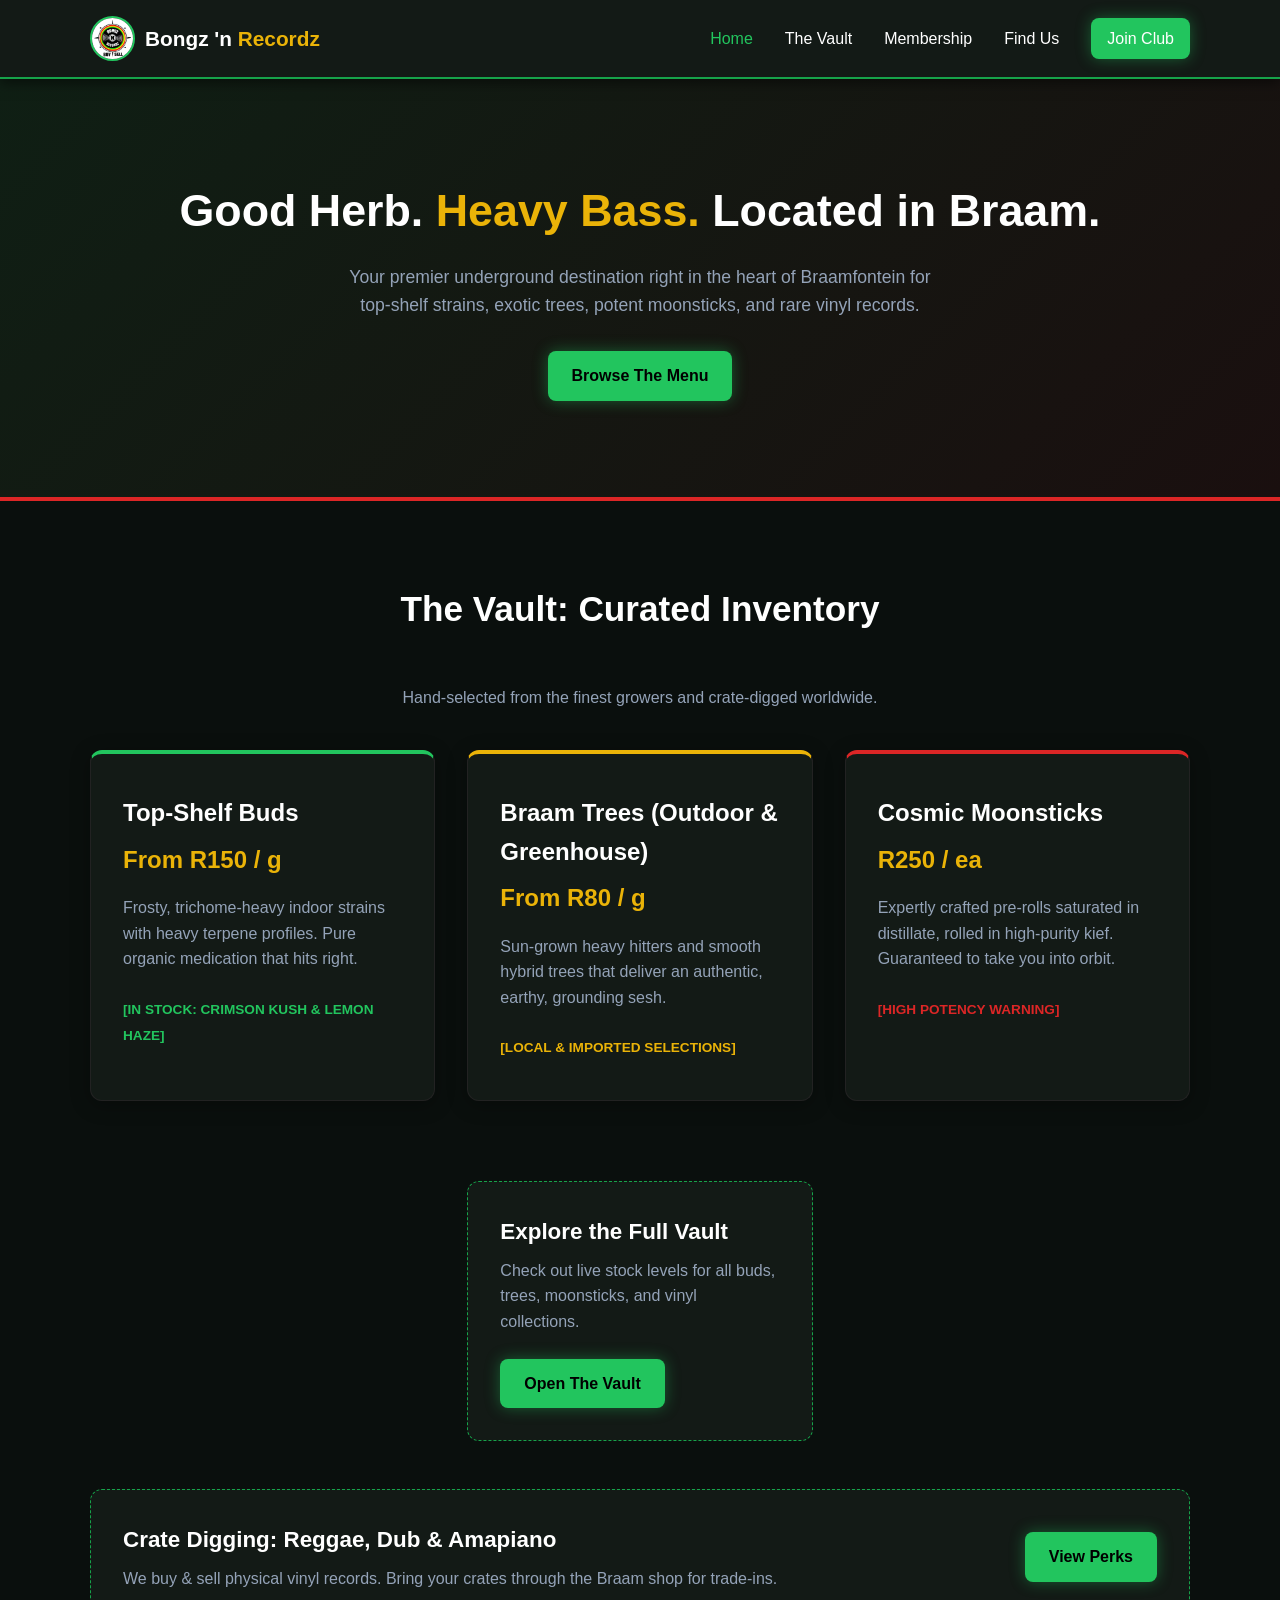
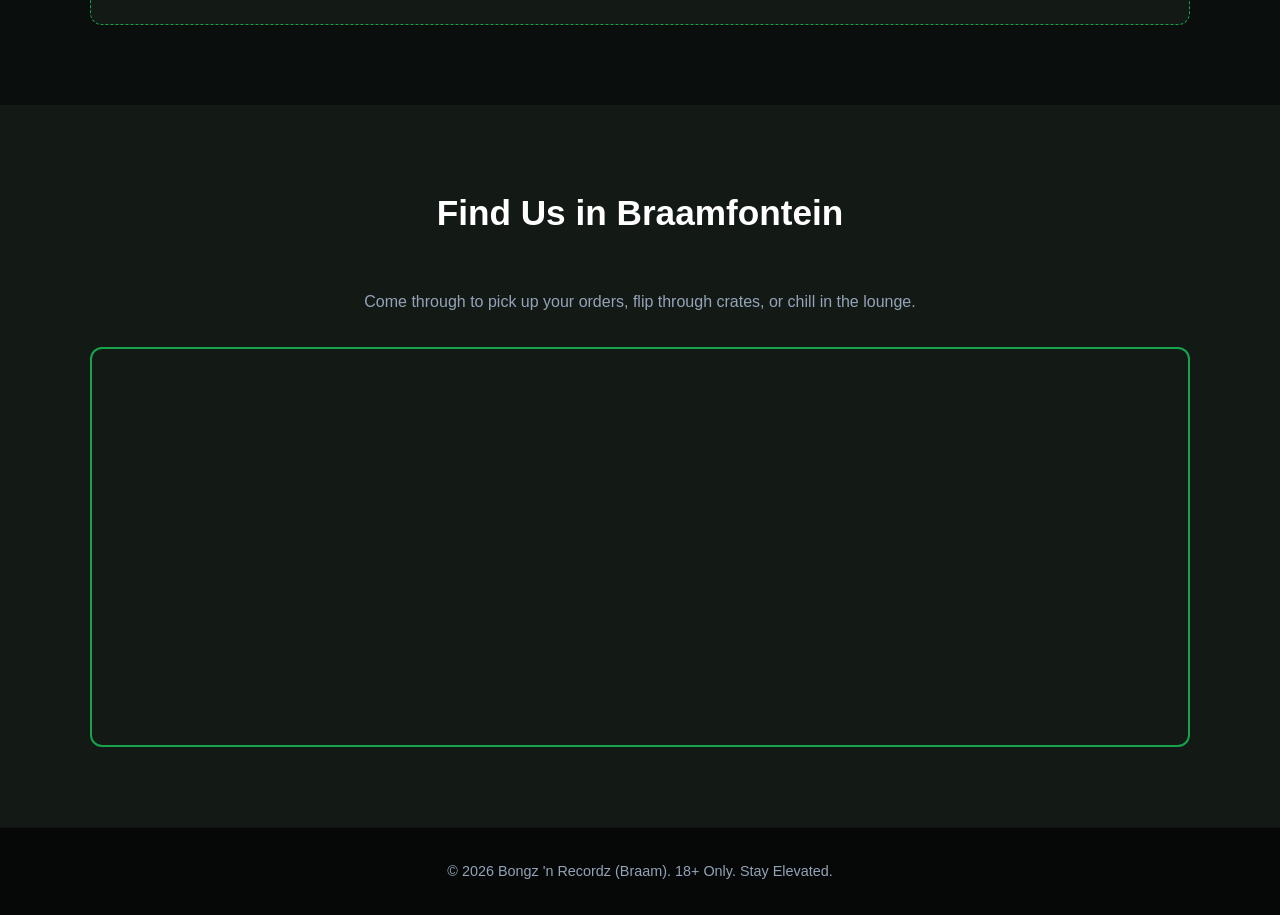
==== index.html @ 01dd32f6 "Add initial website structure and styling for Bongz 'n Recordz - Created CSS file for styling with m" ====
<!DOCTYPE html>
<html lang="en">
<head>
    <meta charset="UTF-8">
    <meta name="viewport" content="width=device-width, initial-scale=1.0">
    <title>Bongz 'n Recordz | Premium Herb & Sound - Braam</title>
    <link rel="stylesheet" href="CSS/styles.css">
</head>
<body>

    <!-- Header / Navbar -->
    <header class="navbar">
        <div class="container nav-container">
            <!-- Logo Brand Integration -->
            <div style="display: flex; align-items: center; gap: 10px;">
                <img src="Bongz'NRecords.jpg" alt="Bongz 'n Recordz Logo" style="height: 45px; width: 45px; border-radius: 50%; object-fit: cover; border: 2px solid var(--slime-green);">
                <h1 class="logo" style="font-size: 1.3rem;">Bongz 'n <span>Recordz</span></h1>
            </div>
            <nav>
                <ul class="nav-links">
                    <li><a href="index.html" style="color: var(--slime-green);">Home</a></li>
                    <li><a href="vault.html">The Vault</a></li>
                    <li><a href="membership.html">Membership</a></li>
                    <li><a href="index.html#location">Find Us</a></li>
                    <li><a href="membership.html" class="btn-slime btn-nav">Join Club</a></li>
                </ul>
            </nav>
        </div>
    </header>

    <!-- Hero Section -->
    <section class="hero">
        <div class="container hero-content">
            <h2>Good Herb. <span>Heavy Bass.</span> Located in Braam.</h2>
            <p>Your premier underground destination right in the heart of Braamfontein for top-shelf strains, exotic trees, potent moonsticks, and rare vinyl records.</p>
            <a href="#inventory" class="btn-slime">Browse The Menu</a>
        </div>
    </section>

    <!-- Featured Inventory Section (Buds, Trees, Moonsticks, Vinyls) -->
    <section id="inventory" class="section-container">
        <div class="container">
            <h3>The Vault: Curated Inventory</h3>
            <p style="color: var(--text-muted); margin-bottom: 2.5rem;">Hand-selected from the finest growers and crate-digged worldwide.</p>
            
            <div class="grid-3">
                <!-- Item 1: Exotic Buds -->
                <div class="card" style="border-top: 4px solid var(--slime-green);">
                    <h4>Top-Shelf Buds</h4>
                    <p class="price">From R150 / g</p>
                    <p>Frosty, trichome-heavy indoor strains with heavy terpene profiles. Pure organic medication that hits right.</p>
                    <span style="color: var(--slime-green); font-size: 0.85rem; font-weight: bold;">[IN STOCK: CRIMSON KUSH & LEMON HAZE]</span>
                </div>

                <!-- Item 2: Signature Trees -->
                <div class="card" style="border-top: 4px solid var(--rastas-yellow);">
                    <h4>Braam Trees (Outdoor & Greenhouse)</h4>
                    <p class="price">From R80 / g</p>
                    <p>Sun-grown heavy hitters and smooth hybrid trees that deliver an authentic, earthy, grounding sesh.</p>
                    <span style="color: var(--rastas-yellow); font-size: 0.85rem; font-weight: bold;">[LOCAL & IMPORTED SELECTIONS]</span>
                </div>

                <!-- Item 3: Moonsticks & Infusables -->
                <div class="card" style="border-top: 4px solid var(--rastas-red);">
                    <h4>Cosmic Moonsticks</h4>
                    <p class="price">R250 / ea</p>
                    <p>Expertly crafted pre-rolls saturated in distillate, rolled in high-purity kief. Guaranteed to take you into orbit.</p>
                    <span style="color: var(--rastas-red); font-size: 0.85rem; font-weight: bold;">[HIGH POTENCY WARNING]</span>
                </div>
                <br>
                <!-- Vinyl Section Highlight / Vault Link -->
            <div style="margin-top: 3rem; background: var(--card-bg); padding: 2rem; border-radius: 12px; border: 1px dashed var(--primary-green); text-align: left; display: flex; justify-content: space-between; align-items: center; flex-wrap: wrap; gap: 1.5rem;">
                <div>
                    <h4 style="color: var(--white); font-size: 1.4rem; margin-bottom: 0.5rem;">Explore the Full Vault</h4>
                    <p style="color: var(--text-muted); margin: 0;">Check out live stock levels for all buds, trees, moonsticks, and vinyl collections.</p>
                </div>
                <a href="vault.html" class="btn-slime">Open The Vault</a>
            </div>
            </div>

            <!-- Vinyl Section Highlight -->
            <div style="margin-top: 3rem; background: var(--card-bg); padding: 2rem; border-radius: 12px; border: 1px dashed var(--primary-green); text-align: left; display: flex; justify-content: space-between; align-items: center; flex-wrap: wrap; gap: 1.5rem;">
                <div>
                    <h4 style="color: var(--white); font-size: 1.4rem; margin-bottom: 0.5rem;">Crate Digging: Reggae, Dub & Amapiano</h4>
                    <p style="color: var(--text-muted); margin: 0;">We buy & sell physical vinyl records. Bring your crates through the Braam shop for trade-ins.</p>
                </div>
                <a href="membership.html" class="btn-slime">View Perks</a>
            </div>
        </div>
    </section>

    <!-- Google Maps Location Section (Braamfontein) -->
    <section id="location" class="section-container" style="background: var(--card-bg);">
        <div class="container">
            <h3>Find Us in Braamfontein</h3>
            <p style="color: var(--text-muted); margin-bottom: 1.5rem;">Come through to pick up your orders, flip through crates, or chill in the lounge.</p>
            
            <!-- Embedded Google Map centered around Braamfontein, Johannesburg -->
            <div class="map-container">
                <iframe 
                    width="100%" 
                    height="100%" 
                    style="border:0;" 
                    allowfullscreen="" 
                    loading="lazy" 
                    referrerpolicy="no-referrer-when-downgrade"
                    src="https://www.google.com/maps/embed?pb=!1m18!1m12!1m3!1d3580.255458129035!2d28.0336!3d-26.1929!2m3!1f0!2f0!3f0!3m2!1i1024!2i768!4f13.1!3m3!1m2!1s0x1e950c1c686e0001%3A0x123456789abcdef!2sBraamfontein%2C%20Johannesburg%2C%202001!5e0!3m2!1sen!2sza!4v1620000000000">
                </iframe>
            </div>
        </div>
    </section>

    <!-- Footer -->
    <footer>
        <div class="container">
            <p>&copy; 2026 Bongz 'n Recordz (Braam). 18+ Only. Stay Elevated.</p>
        </div>
    </footer>

</body>
</html>
---- CSS/styles.css ----
/* Modern Reset & Bongz 'n Recordz Theme */
* {
    margin: 0;
    padding: 0;
    box-sizing: border-box;
    font-family: 'Segoe UI', Tahoma, Geneva, Verdana, sans-serif;
}

:root {
    --bg-dark: #0a0f0d;
    --card-bg: #131a16;
    --primary-green: #16a34a;
    --slime-green: #22c55e;
    --slime-glow: rgba(34, 197, 94, 0.4);
    --rastas-red: #dc2626;
    --rastas-yellow: #eab308;
    --white: #ffffff;
    --text-muted: #94a3b8;
}

body {
    background-color: var(--bg-dark);
    color: var(--white);
    line-height: 1.6;
}

.container {
    width: 90%;
    max-width: 1100px;
    margin: 0 auto;
}

/* Navbar */
.navbar {
    background: var(--card-bg);
    padding: 1rem 0;
    box-shadow: 0 4px 12px rgba(0,0,0,0.5);
    position: sticky;
    top: 0;
    z-index: 100;
    border-bottom: 2px solid var(--primary-green);
}

.nav-container {
    display: flex;
    justify-content: space-between;
    align-items: center;
}

.logo {
    font-size: 1.5rem;
    color: var(--white);
    font-weight: 700;
}

.logo span {
    color: var(--rastas-yellow);
}

.nav-links {
    list-style: none;
    display: flex;
    align-items: center;
    gap: 2rem;
}

.nav-links a {
    text-decoration: none;
    color: var(--white);
    font-weight: 500;
    transition: color 0.3s;
}

.nav-links a:hover {
    color: var(--slime-green);
}

/* Slimey Button Styling */
.btn-slime {
    background: var(--slime-green);
    color: #000000;
    padding: 0.75rem 1.5rem;
    border: none;
    border-radius: 8px;
    font-size: 1rem;
    font-weight: 700;
    cursor: pointer;
    text-decoration: none;
    display: inline-block;
    box-shadow: 0 0 15px var(--slime-glow);
    transition: all 0.3s ease;
}

.btn-slime:hover {
    background: #16a34a;
    color: var(--white);
    box-shadow: 0 0 25px var(--slime-green);
    transform: translateY(-2px);
}

.btn-nav {
    padding: 0.5rem 1rem !important;
}

/* Hero Section */
.hero {
    background: linear-gradient(135deg, #0f1f14, #1a0f0f);
    color: var(--white);
    padding: 6rem 0;
    text-align: center;
    border-bottom: 4px solid var(--rastas-red);
}

.hero-content h2 {
    font-size: 2.8rem;
    margin-bottom: 1rem;
}

.hero-content h2 span {
    color: var(--rastas-yellow);
}

.hero-content p {
    font-size: 1.1rem;
    max-width: 600px;
    margin: 0 auto 2rem auto;
    color: var(--text-muted);
}

/* Sections Grid */
.section-container {
    padding: 5rem 0;
    text-align: center;
}

.section-container h3 {
    font-size: 2.2rem;
    margin-bottom: 3rem;
    color: var(--white);
}

.grid-3 {
    display: grid;
    grid-template-columns: repeat(auto-fit, minmax(300px, 1fr));
    gap: 2rem;
}

.card {
    background: var(--card-bg);
    padding: 2.5rem 2rem;
    border-radius: 12px;
    border: 1px solid #222;
    box-shadow: 0 4px 20px rgba(0,0,0,0.3);
    text-align: left;
    transition: transform 0.3s, border-color 0.3s;
}

.card:hover {
    transform: translateY(-5px);
    border-color: var(--slime-green);
}

.card h4 {
    font-size: 1.5rem;
    margin-bottom: 0.5rem;
    color: var(--white);
}

.card .price {
    font-size: 1.5rem;
    font-weight: 700;
    color: var(--rastas-yellow);
    margin-bottom: 1rem;
}

.card p {
    color: var(--text-muted);
    margin-bottom: 1.5rem;
}

/* Map Section */
.map-container {
    margin-top: 2rem;
    width: 100%;
    height: 400px;
    border-radius: 12px;
    overflow: hidden;
    border: 2px solid var(--primary-green);
}

/* Footer */
footer {
    background: #050806;
    color: var(--text-muted);
    text-align: center;
    padding: 2rem 0;
    font-size: 0.9rem;
    border-top: 1px solid #111;
}

@media screen and (max-width: 768px) {
    .nav-container {
        flex-direction: column;
        gap: 1rem;
    }
}
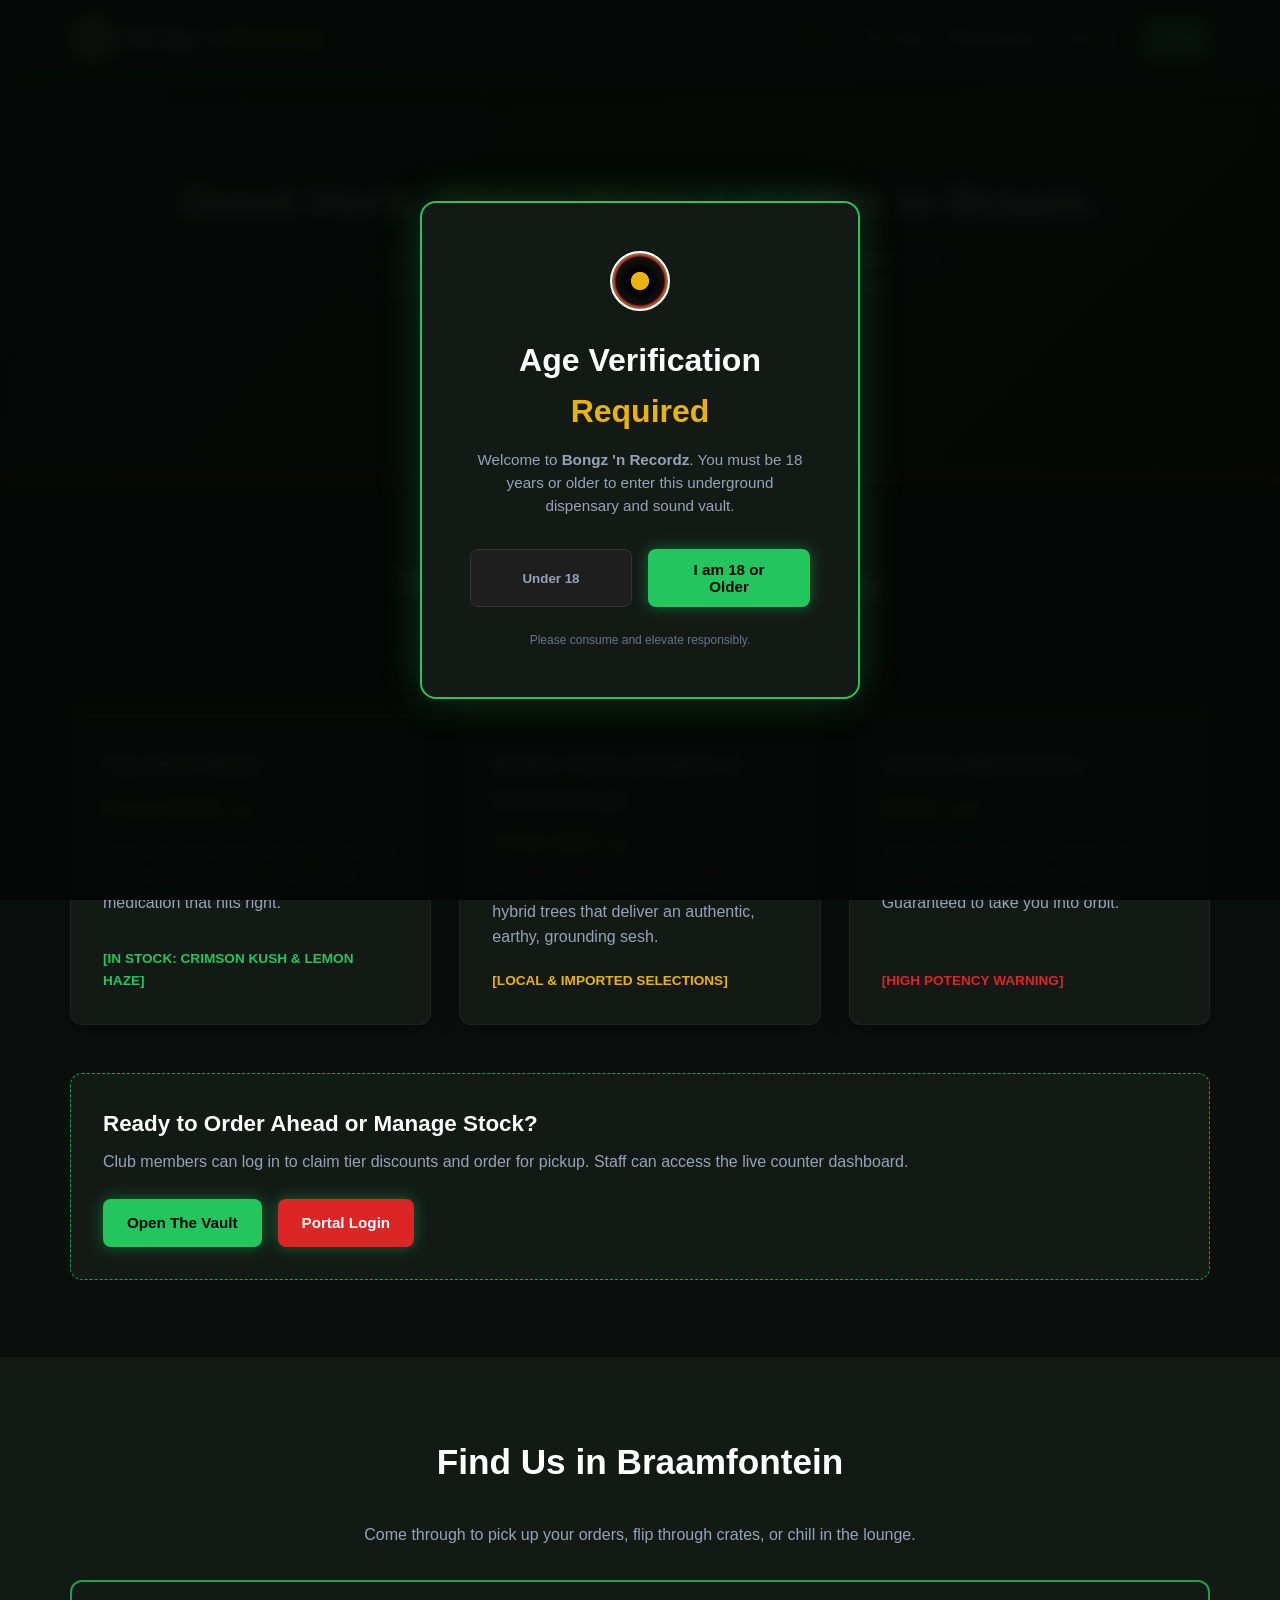
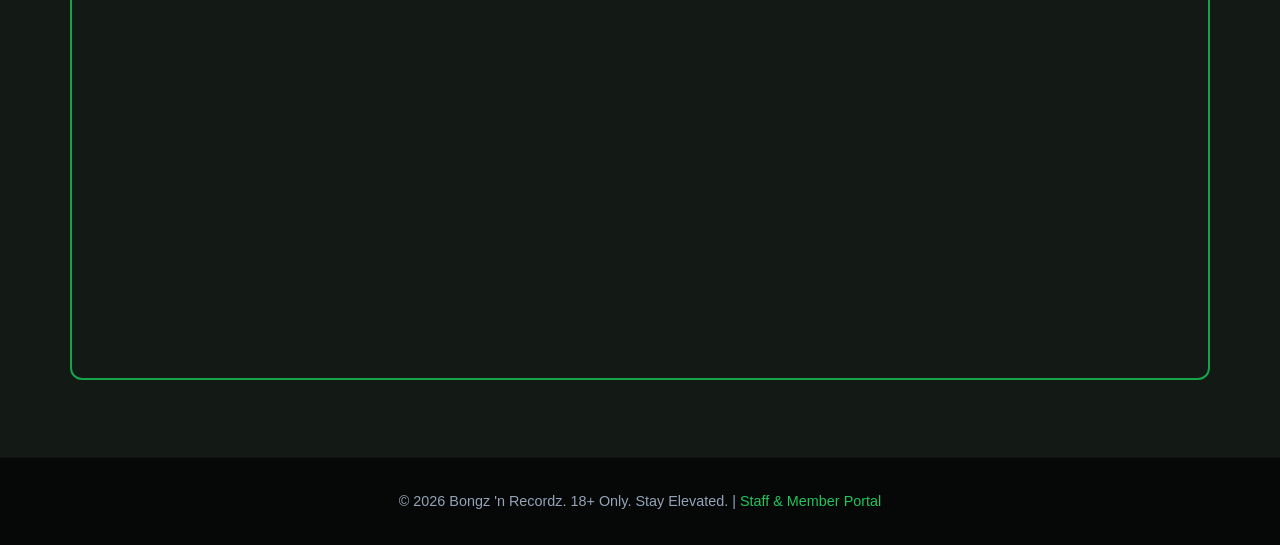
==== commit 08007f0b: "feat: Revamp membership and vault pages with interactive features - Updated membership.html to enhan" ====
--- a/index.html
+++ b/index.html
@@ -7,22 +7,54 @@
     <link rel="stylesheet" href="CSS/styles.css">
 </head>
 <body>
+    
+<div id="ageModal" class="age-modal-overlay" style="display: none;">
+    <div class="age-modal-card">
+        <div class="vinyl-badge" style="margin: 0 auto 1.5rem auto; width: 60px; height: 60px;"></div>
+        <h3>Age Verification <span>Required</span></h3>
+        <p>Welcome to <strong>Bongz 'n Recordz</strong>. You must be 18 years or older to enter this underground dispensary and sound vault.</p>
+        <div class="age-btn-group">
+            <button onclick="denyAge()" class="btn-decline">Under 18</button>
+            <button onclick="verifyAge()" class="btn-slime">I am 18 or Older</button>
+        </div>
+        <p style="font-size: 0.75rem; color: #64748b; margin-top: 1.5rem; margin-bottom: 0;">Please consume and elevate responsibly.</p>
+    </div>
+</div>
+
+<script>
+    // Check if user has already verified their age in this session/browser
+    document.addEventListener("DOMContentLoaded", function() {
+        const isVerified = localStorage.getItem("bnr_age_verified");
+        if (!isVerified) {
+            document.getElementById("ageModal").style.display = "flex";
+        }
+    });
+
+    function verifyAge() {
+        localStorage.setItem("bnr_age_verified", "true");
+        document.getElementById("ageModal").style.display = "none";
+    }
+
+    function denyAge() {
+        alert("Access denied. You must be 18 or older to enter Bongz 'n Recordz.");
+        window.location.href = "https://www.google.com";
+    }
+</script>
 
     <!-- Header / Navbar -->
     <header class="navbar">
         <div class="container nav-container">
-            <!-- Logo Brand Integration -->
-            <div style="display: flex; align-items: center; gap: 10px;">
-                <img src="Bongz'NRecords.jpg" alt="Bongz 'n Recordz Logo" style="height: 45px; width: 45px; border-radius: 50%; object-fit: cover; border: 2px solid var(--slime-green);">
-                <h1 class="logo" style="font-size: 1.3rem;">Bongz 'n <span>Recordz</span></h1>
-            </div>
+            <a href="index.html" class="brand-wrap">
+                <img src="Bongz'NRecords.jpg" alt="Bongz 'n Recordz Logo" class="brand-logo">
+                <h1 class="logo">Bongz 'n <span>Recordz</span></h1>
+            </a>
             <nav>
                 <ul class="nav-links">
                     <li><a href="index.html" style="color: var(--slime-green);">Home</a></li>
                     <li><a href="vault.html">The Vault</a></li>
                     <li><a href="membership.html">Membership</a></li>
-                    <li><a href="index.html#location">Find Us</a></li>
-                    <li><a href="membership.html" class="btn-slime btn-nav">Join Club</a></li>
+                    <li><a href="#location">Find Us</a></li>
+                    <li><a href="login.html" class="btn-slime btn-nav">Login</a></li>
                 </ul>
             </nav>
         </div>
@@ -33,58 +65,58 @@
         <div class="container hero-content">
             <h2>Good Herb. <span>Heavy Bass.</span> Located in Braam.</h2>
             <p>Your premier underground destination right in the heart of Braamfontein for top-shelf strains, exotic trees, potent moonsticks, and rare vinyl records.</p>
-            <a href="#inventory" class="btn-slime">Browse The Menu</a>
+            <div style="display: flex; gap: 1rem; justify-content: center; flex-wrap: wrap;">
+                <a href="vault.html" class="btn-slime">Browse Live Vault</a>
+                <a href="login.html" class="btn-slime" style="background: var(--rastas-yellow); color: #000;">Order for Pickup</a>
+            </div>
         </div>
     </section>
 
-    <!-- Featured Inventory Section (Buds, Trees, Moonsticks, Vinyls) -->
+    <!-- Featured Inventory Section -->
     <section id="inventory" class="section-container">
         <div class="container">
             <h3>The Vault: Curated Inventory</h3>
             <p style="color: var(--text-muted); margin-bottom: 2.5rem;">Hand-selected from the finest growers and crate-digged worldwide.</p>
             
             <div class="grid-3">
-                <!-- Item 1: Exotic Buds -->
                 <div class="card" style="border-top: 4px solid var(--slime-green);">
-                    <h4>Top-Shelf Buds</h4>
-                    <p class="price">From R150 / g</p>
-                    <p>Frosty, trichome-heavy indoor strains with heavy terpene profiles. Pure organic medication that hits right.</p>
+                    <div>
+                        <h4>Top-Shelf Buds</h4>
+                        <p class="price">From R150 / g</p>
+                        <p>Frosty, trichome-heavy indoor strains with heavy terpene profiles. Pure organic medication that hits right.</p>
+                    </div>
                     <span style="color: var(--slime-green); font-size: 0.85rem; font-weight: bold;">[IN STOCK: CRIMSON KUSH & LEMON HAZE]</span>
                 </div>
 
-                <!-- Item 2: Signature Trees -->
                 <div class="card" style="border-top: 4px solid var(--rastas-yellow);">
-                    <h4>Braam Trees (Outdoor & Greenhouse)</h4>
-                    <p class="price">From R80 / g</p>
-                    <p>Sun-grown heavy hitters and smooth hybrid trees that deliver an authentic, earthy, grounding sesh.</p>
+                    <div>
+                        <h4>Braam Trees (Outdoor & Greenhouse)</h4>
+                        <p class="price">From R80 / g</p>
+                        <p>Sun-grown heavy hitters and smooth hybrid trees that deliver an authentic, earthy, grounding sesh.</p>
+                    </div>
                     <span style="color: var(--rastas-yellow); font-size: 0.85rem; font-weight: bold;">[LOCAL & IMPORTED SELECTIONS]</span>
                 </div>
 
-                <!-- Item 3: Moonsticks & Infusables -->
                 <div class="card" style="border-top: 4px solid var(--rastas-red);">
-                    <h4>Cosmic Moonsticks</h4>
-                    <p class="price">R250 / ea</p>
-                    <p>Expertly crafted pre-rolls saturated in distillate, rolled in high-purity kief. Guaranteed to take you into orbit.</p>
+                    <div>
+                        <h4>Cosmic Moonsticks</h4>
+                        <p class="price">R250 / ea</p>
+                        <p>Expertly crafted pre-rolls saturated in distillate, rolled in high-purity kief. Guaranteed to take you into orbit.</p>
+                    </div>
                     <span style="color: var(--rastas-red); font-size: 0.85rem; font-weight: bold;">[HIGH POTENCY WARNING]</span>
                 </div>
-                <br>
-                <!-- Vinyl Section Highlight / Vault Link -->
+            </div>
+
+            <!-- Vault & Portal Direct Access Banner -->
             <div style="margin-top: 3rem; background: var(--card-bg); padding: 2rem; border-radius: 12px; border: 1px dashed var(--primary-green); text-align: left; display: flex; justify-content: space-between; align-items: center; flex-wrap: wrap; gap: 1.5rem;">
                 <div>
-                    <h4 style="color: var(--white); font-size: 1.4rem; margin-bottom: 0.5rem;">Explore the Full Vault</h4>
-                    <p style="color: var(--text-muted); margin: 0;">Check out live stock levels for all buds, trees, moonsticks, and vinyl collections.</p>
+                    <h4 style="color: var(--white); font-size: 1.4rem; margin-bottom: 0.5rem;">Ready to Order Ahead or Manage Stock?</h4>
+                    <p style="color: var(--text-muted); margin: 0;">Club members can log in to claim tier discounts and order for pickup. Staff can access the live counter dashboard.</p>
                 </div>
-                <a href="vault.html" class="btn-slime">Open The Vault</a>
-            </div>
-            </div>
-
-            <!-- Vinyl Section Highlight -->
-            <div style="margin-top: 3rem; background: var(--card-bg); padding: 2rem; border-radius: 12px; border: 1px dashed var(--primary-green); text-align: left; display: flex; justify-content: space-between; align-items: center; flex-wrap: wrap; gap: 1.5rem;">
-                <div>
-                    <h4 style="color: var(--white); font-size: 1.4rem; margin-bottom: 0.5rem;">Crate Digging: Reggae, Dub & Amapiano</h4>
-                    <p style="color: var(--text-muted); margin: 0;">We buy & sell physical vinyl records. Bring your crates through the Braam shop for trade-ins.</p>
+                <div style="display: flex; gap: 1rem; flex-wrap: wrap;">
+                    <a href="vault.html" class="btn-slime">Open The Vault</a>
+                    <a href="login.html" class="btn-slime" style="background: var(--rastas-red); color: #fff;">Portal Login</a>
                 </div>
-                <a href="membership.html" class="btn-slime">View Perks</a>
             </div>
         </div>
     </section>
@@ -95,7 +127,6 @@
             <h3>Find Us in Braamfontein</h3>
             <p style="color: var(--text-muted); margin-bottom: 1.5rem;">Come through to pick up your orders, flip through crates, or chill in the lounge.</p>
             
-            <!-- Embedded Google Map centered around Braamfontein, Johannesburg -->
             <div class="map-container">
                 <iframe 
                     width="100%" 
@@ -104,7 +135,7 @@
                     allowfullscreen="" 
                     loading="lazy" 
                     referrerpolicy="no-referrer-when-downgrade"
-                    src="https://www.google.com/maps/embed?pb=!1m18!1m12!1m3!1d3580.255458129035!2d28.0336!3d-26.1929!2m3!1f0!2f0!3f0!3m2!1i1024!2i768!4f13.1!3m3!1m2!1s0x1e950c1c686e0001%3A0x123456789abcdef!2sBraamfontein%2C%20Johannesburg%2C%202001!5e0!3m2!1sen!2sza!4v1620000000000">
+                    src="https://www.google.com/maps/embed?pb=!1m18!1m12!1m3!1d3580.087265774749!2d28.0283385754149!3d-26.193839377082746!2m3!1f0!2f0!3f0!3m2!1i1024!2i768!4f13.1!3m3!1m2!1s0x1e950d055dfad241%3A0xce49536ba482b421!2sBongz%20n%20records!5e0!3m2!1sen!2sza!4v1794028584160!5m2!1sen!2sza">
                 </iframe>
             </div>
         </div>
@@ -113,7 +144,7 @@
     <!-- Footer -->
     <footer>
         <div class="container">
-            <p>&copy; 2026 Bongz 'n Recordz (Braam). 18+ Only. Stay Elevated.</p>
+            <p>&copy; 2026 Bongz 'n Recordz. 18+ Only. Stay Elevated. | <a href="login.html" style="color: var(--slime-green); text-decoration: none;">Staff & Member Portal</a></p>
         </div>
     </footer>
 
--- a/CSS/styles.css
+++ b/CSS/styles.css
@@ -1,4 +1,6 @@
-/* Modern Reset & Bongz 'n Recordz Theme */
+/* ==========================================
+   1. CORE RESET & RASTA/SLIME THEME VARIABLES
+   ========================================== */
 * {
     margin: 0;
     padding: 0;
@@ -11,30 +13,47 @@
     --card-bg: #131a16;
     --primary-green: #16a34a;
     --slime-green: #22c55e;
-    --slime-glow: rgba(34, 197, 94, 0.4);
+    --slime-glow: rgba(34, 197, 94, 0.45);
     --rastas-red: #dc2626;
     --rastas-yellow: #eab308;
     --white: #ffffff;
     --text-muted: #94a3b8;
 }
 
+html {
+    scroll-behavior: smooth;
+    font-size: 16px;
+}
+
 body {
     background-color: var(--bg-dark);
     color: var(--white);
     line-height: 1.6;
-}
-
+    overflow-x: hidden;
+    min-height: 100vh;
+    display: flex;
+    flex-direction: column;
+}
+
+/* Fluid Container & Media Resizing */
 .container {
-    width: 90%;
-    max-width: 1100px;
+    width: min(92%, 1140px);
     margin: 0 auto;
 }
 
-/* Navbar */
+img, iframe, video {
+    max-width: 100%;
+    height: auto;
+    display: block;
+}
+
+/* ==========================================
+   2. NAVBAR & SLIMEY BUTTONS
+   ========================================== */
 .navbar {
     background: var(--card-bg);
     padding: 1rem 0;
-    box-shadow: 0 4px 12px rgba(0,0,0,0.5);
+    box-shadow: 0 4px 12px rgba(0,0,0,0.6);
     position: sticky;
     top: 0;
     z-index: 100;
@@ -45,10 +64,27 @@
     display: flex;
     justify-content: space-between;
     align-items: center;
+    flex-wrap: wrap;
+    gap: 1rem;
+}
+
+.brand-wrap {
+    display: flex;
+    align-items: center;
+    gap: 10px;
+    text-decoration: none;
+}
+
+.brand-logo {
+    height: 45px;
+    width: 45px;
+    border-radius: 50%;
+    object-fit: cover;
+    border: 2px solid var(--slime-green);
 }
 
 .logo {
-    font-size: 1.5rem;
+    font-size: clamp(1.2rem, 2.5vw, 1.5rem);
     color: var(--white);
     font-weight: 700;
 }
@@ -61,7 +97,8 @@
     list-style: none;
     display: flex;
     align-items: center;
-    gap: 2rem;
+    flex-wrap: wrap;
+    gap: 1.5rem;
 }
 
 .nav-links a {
@@ -75,24 +112,24 @@
     color: var(--slime-green);
 }
 
-/* Slimey Button Styling */
 .btn-slime {
     background: var(--slime-green);
     color: #000000;
     padding: 0.75rem 1.5rem;
     border: none;
     border-radius: 8px;
-    font-size: 1rem;
+    font-size: 0.95rem;
     font-weight: 700;
     cursor: pointer;
     text-decoration: none;
     display: inline-block;
+    text-align: center;
     box-shadow: 0 0 15px var(--slime-glow);
-    transition: all 0.3s ease;
+    transition: all 0.25s ease;
 }
 
 .btn-slime:hover {
-    background: #16a34a;
+    background: var(--primary-green);
     color: var(--white);
     box-shadow: 0 0 25px var(--slime-green);
     transform: translateY(-2px);
@@ -102,18 +139,21 @@
     padding: 0.5rem 1rem !important;
 }
 
-/* Hero Section */
+/* ==========================================
+   3. HERO, GRIDS & CARDS
+   ========================================== */
 .hero {
     background: linear-gradient(135deg, #0f1f14, #1a0f0f);
     color: var(--white);
-    padding: 6rem 0;
+    padding: clamp(3rem, 8vw, 6rem) 0;
     text-align: center;
     border-bottom: 4px solid var(--rastas-red);
 }
 
 .hero-content h2 {
-    font-size: 2.8rem;
+    font-size: clamp(1.8rem, 4.5vw, 2.8rem);
     margin-bottom: 1rem;
+    line-height: 1.2;
 }
 
 .hero-content h2 span {
@@ -121,74 +161,249 @@
 }
 
 .hero-content p {
-    font-size: 1.1rem;
-    max-width: 600px;
+    font-size: clamp(0.95rem, 2vw, 1.1rem);
+    max-width: 620px;
     margin: 0 auto 2rem auto;
     color: var(--text-muted);
 }
 
-/* Sections Grid */
 .section-container {
-    padding: 5rem 0;
+    padding: clamp(3rem, 6vw, 5rem) 0;
     text-align: center;
 }
 
 .section-container h3 {
-    font-size: 2.2rem;
-    margin-bottom: 3rem;
-    color: var(--white);
+    font-size: clamp(1.6rem, 3.5vw, 2.2rem);
+    margin-bottom: 2rem;
 }
 
 .grid-3 {
     display: grid;
-    grid-template-columns: repeat(auto-fit, minmax(300px, 1fr));
-    gap: 2rem;
+    grid-template-columns: repeat(auto-fit, minmax(min(100%, 290px), 1fr));
+    gap: 1.75rem;
 }
 
 .card {
     background: var(--card-bg);
-    padding: 2.5rem 2rem;
+    padding: 2rem;
     border-radius: 12px;
     border: 1px solid #222;
-    box-shadow: 0 4px 20px rgba(0,0,0,0.3);
+    box-shadow: 0 4px 20px rgba(0,0,0,0.35);
     text-align: left;
     transition: transform 0.3s, border-color 0.3s;
+    display: flex;
+    flex-direction: column;
+    justify-content: space-between;
 }
 
 .card:hover {
-    transform: translateY(-5px);
+    transform: translateY(-4px);
     border-color: var(--slime-green);
 }
 
 .card h4 {
-    font-size: 1.5rem;
+    font-size: 1.35rem;
     margin-bottom: 0.5rem;
-    color: var(--white);
 }
 
 .card .price {
-    font-size: 1.5rem;
+    font-size: 1.4rem;
     font-weight: 700;
     color: var(--rastas-yellow);
-    margin-bottom: 1rem;
+    margin-bottom: 0.75rem;
 }
 
 .card p {
     color: var(--text-muted);
+    margin-bottom: 1.25rem;
+}
+
+/* ==========================================
+   4. UNIQUE DIGITAL MEMBERSHIP CARDS
+   ========================================== */
+.member-card-wrapper {
+    max-width: 480px;
+    margin: 0 auto 3rem auto;
+    perspective: 1000px;
+}
+
+.digital-card {
+    border-radius: 16px;
+    padding: 1.75rem;
+    position: relative;
+    overflow: hidden;
+    text-align: left;
+    box-shadow: 0 12px 32px rgba(0,0,0,0.6);
+    transition: transform 0.4s ease;
+}
+
+.digital-card:hover {
+    transform: scale(1.02);
+}
+
+/* Tier 1: 45 RPM Pass */
+.tier-1-card {
+    background: linear-gradient(135deg, #0f291a 0%, #09130d 100%);
+    border: 2px solid var(--slime-green);
+}
+
+/* Tier 2: Gold LP Card */
+.tier-2-card {
+    background: linear-gradient(135deg, #423307 0%, #171203 100%);
+    border: 2px solid var(--rastas-yellow);
+    box-shadow: 0 0 25px rgba(234, 179, 8, 0.25);
+}
+
+/* Tier 3: Platinum Dubplate */
+.tier-3-card {
+    background: linear-gradient(135deg, #2b0b0e 0%, #090d0b 60%, #12291a 100%);
+    border: 2px solid var(--rastas-red);
+    box-shadow: 0 0 30px rgba(220, 38, 38, 0.4);
+}
+
+.card-top {
+    display: flex;
+    justify-content: space-between;
+    align-items: center;
     margin-bottom: 1.5rem;
 }
 
-/* Map Section */
+.vinyl-badge {
+    width: 48px;
+    height: 48px;
+    border-radius: 50%;
+    background: radial-gradient(circle, var(--rastas-yellow) 22%, #000 24%, #111 60%, var(--rastas-red) 65%, var(--slime-green) 72%);
+    border: 2px solid #fff;
+}
+
+.card-chip {
+    font-size: 0.75rem;
+    text-transform: uppercase;
+    letter-spacing: 1.5px;
+    padding: 4px 10px;
+    border-radius: 20px;
+    background: rgba(255,255,255,0.1);
+    font-weight: 700;
+}
+
+.card-member-name {
+    font-size: 1.4rem;
+    font-weight: 800;
+    letter-spacing: 1px;
+    margin-bottom: 0.25rem;
+}
+
+.card-perks-line {
+    font-size: 0.85rem;
+    color: var(--rastas-yellow);
+    margin-bottom: 1.25rem;
+    font-weight: 600;
+}
+
+.card-bottom {
+    display: flex;
+    justify-content: space-between;
+    align-items: flex-end;
+    border-top: 1px solid rgba(255,255,255,0.15);
+    padding-top: 1rem;
+    font-size: 0.8rem;
+    color: var(--text-muted);
+}
+
+.qr-box {
+    background: #fff;
+    color: #000;
+    padding: 6px 10px;
+    border-radius: 6px;
+    font-weight: 800;
+    font-family: monospace;
+    font-size: 0.75rem;
+}
+
+/* ==========================================
+   5. FORMS, PORTALS, TRACKER & FLOATING CALL
+   ========================================== */
+.auth-box {
+    max-width: 460px;
+    margin: 0 auto;
+    background: var(--card-bg);
+    padding: 2.25rem;
+    border-radius: 12px;
+    border: 1px solid var(--primary-green);
+    text-align: left;
+}
+
+.form-group {
+    margin-bottom: 1.25rem;
+}
+
+.form-group label {
+    display: block;
+    margin-bottom: 0.4rem;
+    font-size: 0.9rem;
+    color: var(--text-muted);
+}
+
+.form-group input, .form-group select {
+    width: 100%;
+    padding: 0.75rem;
+    border-radius: 8px;
+    border: 1px solid #333;
+    background: #080c0a;
+    color: var(--white);
+    font-size: 1rem;
+}
+
+.status-pill {
+    display: inline-block;
+    padding: 6px 14px;
+    border-radius: 20px;
+    font-weight: 700;
+    font-size: 0.85rem;
+}
+
+.status-received { background: rgba(234, 179, 8, 0.2); color: var(--rastas-yellow); border: 1px solid var(--rastas-yellow); }
+.status-packing { background: rgba(220, 38, 38, 0.2); color: #f87171; border: 1px solid var(--rastas-red); }
+.status-ready { background: rgba(34, 197, 94, 0.2); color: var(--slime-green); border: 1px solid var(--slime-green); }
+
+/* Floating Call-In Button */
+.floating-call {
+    position: fixed;
+    bottom: 20px;
+    right: 20px;
+    background: var(--rastas-red);
+    color: var(--white);
+    padding: 0.85rem 1.25rem;
+    border-radius: 50px;
+    font-weight: 700;
+    text-decoration: none;
+    box-shadow: 0 4px 20px rgba(220, 38, 38, 0.6);
+    z-index: 999;
+    border: 2px solid var(--rastas-yellow);
+    transition: transform 0.2s;
+}
+
+.floating-call:hover {
+    transform: scale(1.06);
+}
+
 .map-container {
     margin-top: 2rem;
     width: 100%;
-    height: 400px;
+    height: 400px; /* Give it a definite pixel height */
     border-radius: 12px;
     overflow: hidden;
     border: 2px solid var(--primary-green);
-}
-
-/* Footer */
+    position: relative;
+}
+
+.map-container iframe {
+    width: 100%;
+    height: 100%;
+    border: 0;
+    display: block;
+}
+
 footer {
     background: #050806;
     color: var(--text-muted);
@@ -196,11 +411,128 @@
     padding: 2rem 0;
     font-size: 0.9rem;
     border-top: 1px solid #111;
+    margin-top: auto;
+}
+
+/* ==========================================
+   6. RESPONSIVE MEDIA QUERIES (ALL SCREENS)
+   ========================================== */
+@media screen and (max-width: 1024px) {
+    .container {
+        width: 94%;
+    }
 }
 
 @media screen and (max-width: 768px) {
     .nav-container {
         flex-direction: column;
+        justify-content: center;
+        text-align: center;
+    }
+
+    .nav-links {
+        justify-content: center;
         gap: 1rem;
-    }
+        width: 100%;
+    }
+
+    .card {
+        padding: 1.5rem;
+    }
+
+    .card-top, .card-bottom {
+        flex-wrap: wrap;
+        gap: 0.5rem;
+    }
+}
+
+@media screen and (max-width: 480px) {
+    .nav-links {
+        flex-direction: column;
+        gap: 0.75rem;
+    }
+
+    .btn-slime {
+        width: 100%;
+    }
+
+    .auth-box {
+        padding: 1.5rem;
+    }
+
+    .floating-call {
+        bottom: 12px;
+        right: 12px;
+        left: 12px;
+        text-align: center;
+    }
+}
+
+/* ==========================================
+   AGE VERIFICATION MODAL OVERLAY
+   ========================================== */
+.age-modal-overlay {
+    position: fixed;
+    top: 0;
+    left: 0;
+    width: 100vw;
+    height: 100vh;
+    background: rgba(5, 8, 6, 0.95);
+    backdrop-filter: blur(8px);
+    z-index: 9999;
+    display: flex;
+    align-items: center;
+    justify-content: center;
+    padding: 1rem;
+}
+
+.age-modal-card {
+    background: var(--card-bg);
+    border: 2px solid var(--slime-green);
+    border-radius: 16px;
+    padding: clamp(2rem, 4vw, 3rem);
+    max-width: 440px;
+    width: 100%;
+    text-align: center;
+    box-shadow: 0 0 40px rgba(34, 197, 94, 0.25);
+}
+
+.age-modal-card h3 {
+    font-size: clamp(1.5rem, 3vw, 2rem);
+    margin-bottom: 0.75rem;
+    color: var(--white);
+}
+
+.age-modal-card h3 span {
+    color: var(--rastas-yellow);
+}
+
+.age-modal-card p {
+    color: var(--text-muted);
+    font-size: 0.95rem;
+    margin-bottom: 2rem;
+    line-height: 1.5;
+}
+
+.age-btn-group {
+    display: grid;
+    grid-template-columns: 1fr 1fr;
+    gap: 1rem;
+}
+
+.btn-decline {
+    background: #1e1e1e;
+    color: var(--text-muted);
+    border: 1px solid #333;
+    padding: 0.75rem;
+    border-radius: 8px;
+    font-weight: 700;
+    cursor: pointer;
+    transition: all 0.2s;
+}
+
+.btn-decline:hover {
+    background: var(--rastas-red);
+    color: var(--white);
+    border-color: var(--rastas-red);
 }
